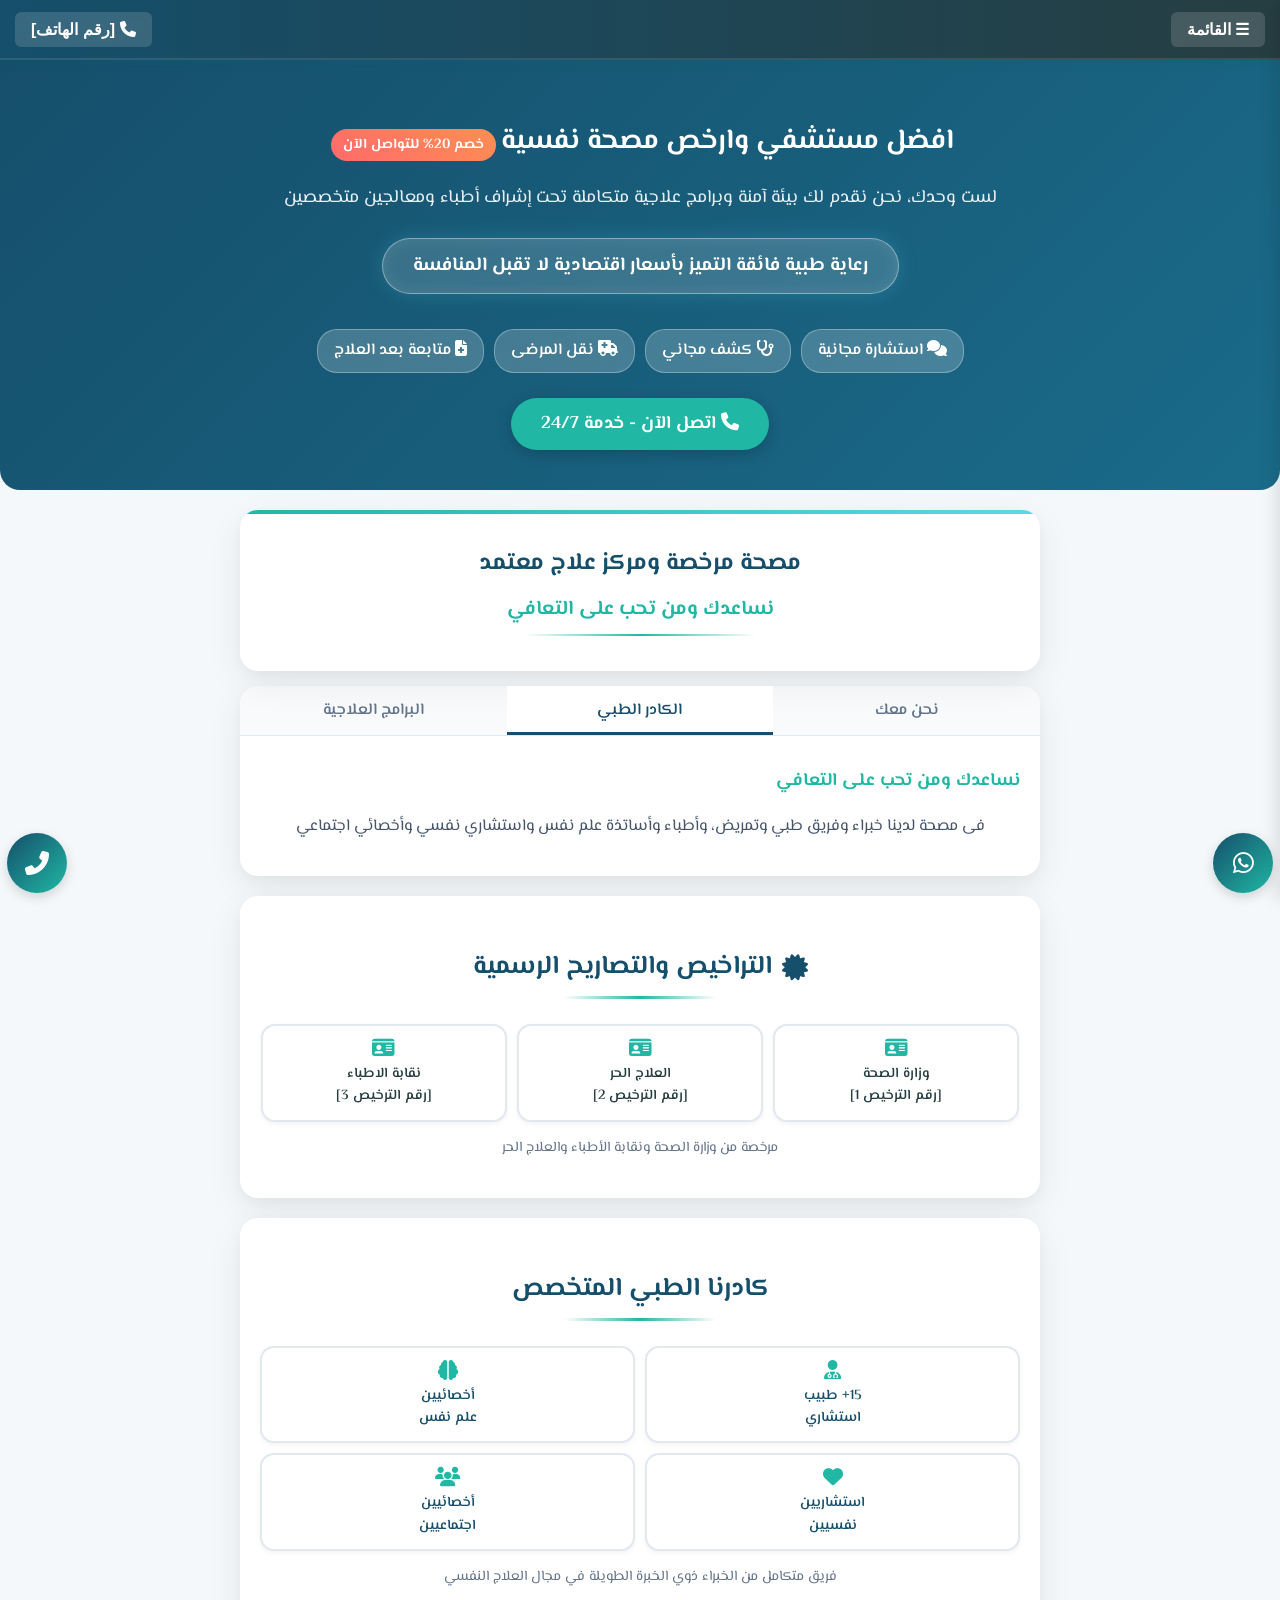
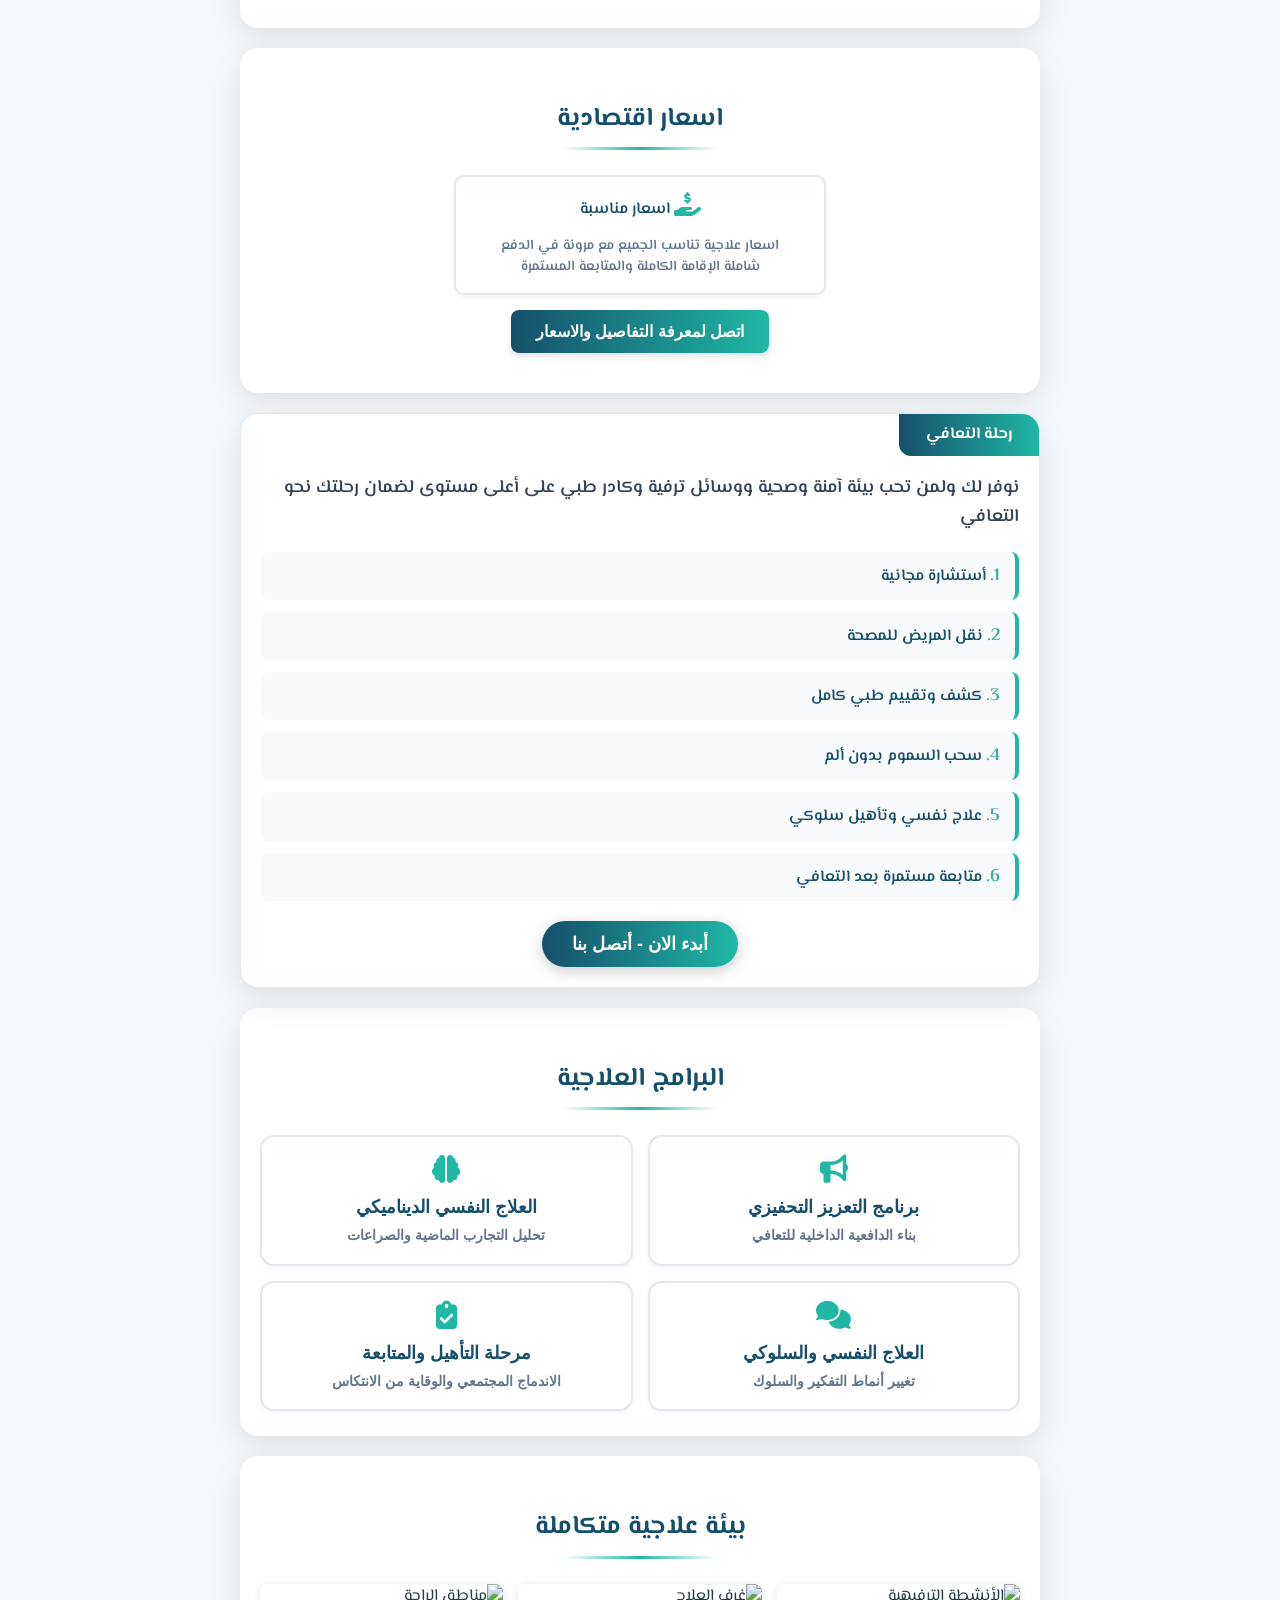
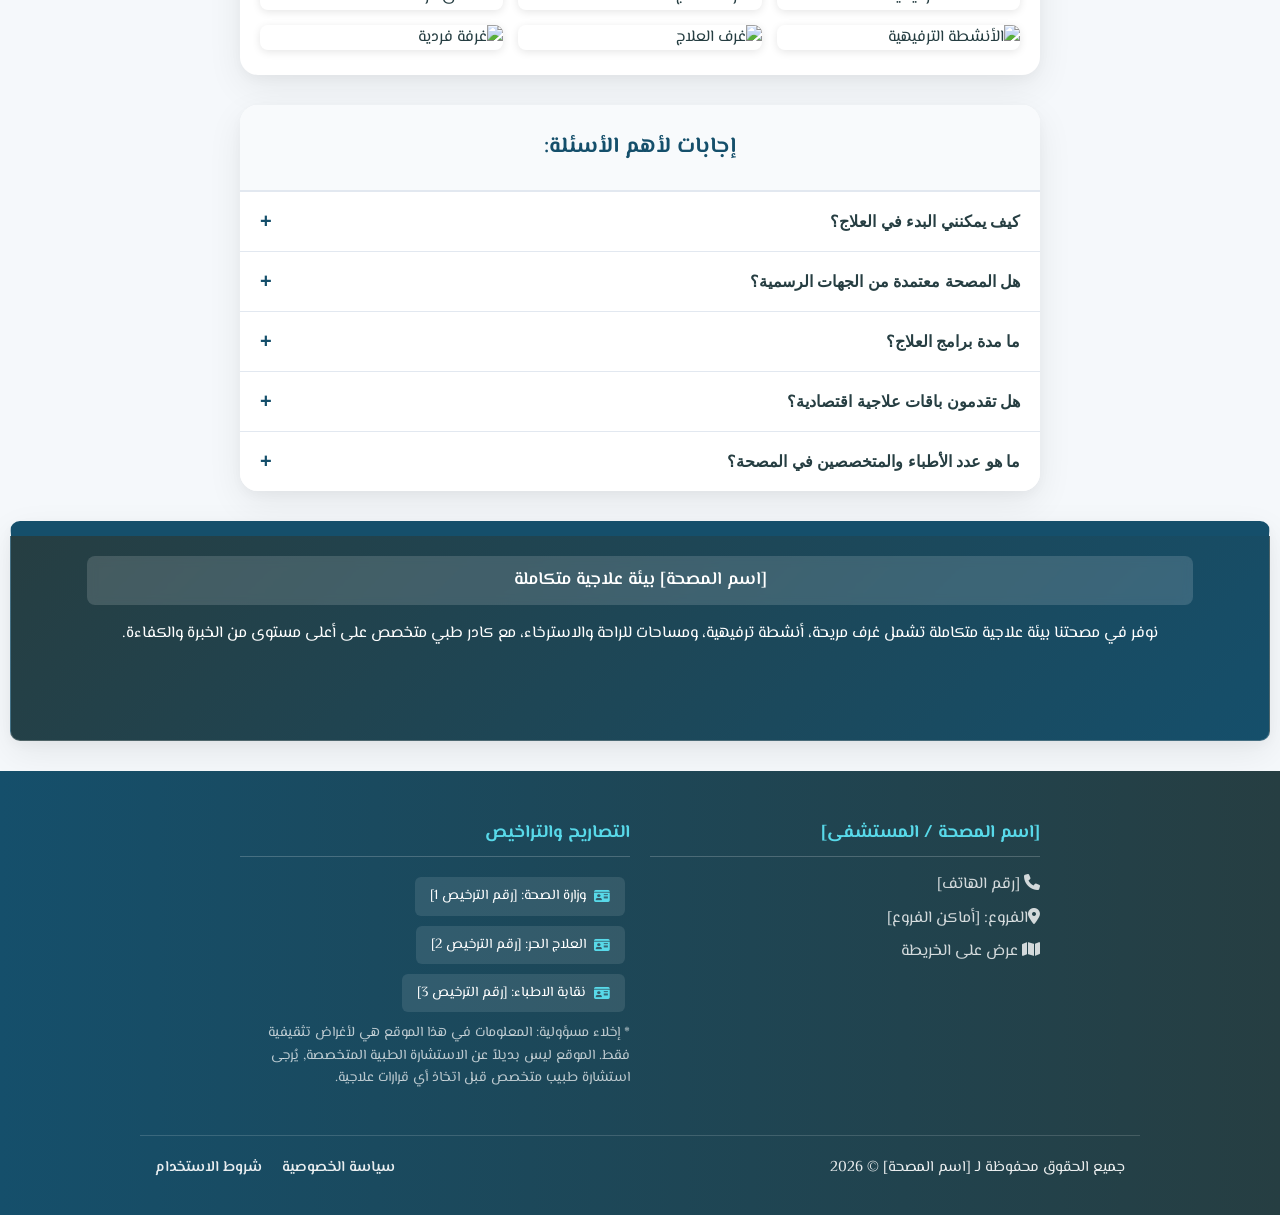
==== index.html @ ab9042ca "Add files via upload" ====
<!DOCTYPE html>
<html dir="rtl" lang="ar">
<head>
    <!-- Google tag (gtag.js) -->
    <script async src="https://www.googletagmanager.com/gtag/js?id=[Google-Tag-ID]"></script>
    <script>
      window.dataLayer = window.dataLayer || [];
      function gtag(){dataLayer.push(arguments);}
      gtag('js', new Date());
      gtag('config', '[Google-Tag-ID]');
    </script>
    
    <meta charset="utf-8">
    <meta name="viewport" content="width=device-width, initial-scale=1">
    <title>مصحة مرخصة ومركز علاج معتمد</title>
    <link rel="preconnect" href="https://fonts.googleapis.com">
    <link rel="preconnect" href="https://fonts.gstatic.com" crossorigin>
    <link href="https://fonts.googleapis.com/css2?family=El+Messiri:wght@400;500;600;700&display=swap" rel="stylesheet">
    <link rel="stylesheet" href="https://cdnjs.cloudflare.com/ajax/libs/font-awesome/6.4.0/css/all.min.css">
    <script src="https://cdn.jsdelivr.net/npm/alpinejs@3.x.x/dist/cdn.min.js" defer></script>
    
    <link rel="stylesheet" href="style.css">
</head>
<body>
    <div class="hd">
        <button id="menu-toggle">☰ القائمة</button>
        <button class="bn" onclick="return gtag_report_conversion('tel:[رقم الهاتف]')"><i class="fas fa-phone"></i> [رقم الهاتف]</button>
    </div>

    <div class="hero-section">
        <div class="hero-content">
            <h1 class="hero-title">افضل مستشفي وارخص مصحة نفسية<span class="offer-badge">خصم 20% للتواصل الآن</span></h1>
            <p class="hero-subtitle">لست وحدك، نحن نقدم لك بيئة آمنة وبرامج علاجية متكاملة تحت إشراف أطباء ومعالجين متخصصين</p>
            <div class="marketing-badge">
                رعاية طبية فائقة التميز بأسعار اقتصادية لا تقبل المنافسة
            </div>
            <div class="hero-badges">
                <div class="hero-badge"><i class="fas fa-comments"></i> استشارة مجانية</div>
                <div class="hero-badge"><i class="fas fa-stethoscope"></i> كشف مجاني</div>
                <div class="hero-badge"><i class="fas fa-ambulance"></i> نقل المرضى</div>
                <div class="hero-badge"><i class="fas fa-file-medical"></i> متابعة بعد العلاج</div>
            </div>
            <a onclick="return gtag_report_conversion('tel:[رقم الهاتف]');" href="tel:[رقم الهاتف]" class="hero-cta"><i class="fas fa-phone"></i> اتصل الآن - خدمة 24/7</a>
        </div>
    </div>

    <div id="aboutus" class="tt">
        <h1>مصحة مرخصة ومركز علاج معتمد</h1>
        <h2>نساعدك ومن تحب على التعافي</h2>
    </div>

    <div class="tb" x-data="{a:'p1'}" x-init="setInterval(()=&gt;{a=a==='p1'?'p2':a==='p2'?'p3':'p1'},7000)">
        <div class="hh">
            <label :class="{a:a==='p1'}" @click="a='p1'" class="">نحن معك</label>
            <label :class="{a:a==='p2'}" @click="a='p2'" class="a">الكادر الطبي</label>
            <label :class="{a:a==='p3'}" @click="a='p3'" class="">البرامج العلاجية</label>
        </div>
        <div class="cc">
            <div class="pp" x-show="a==='p1'" x-transition="" style="display: none;">
                <h4>أنت لست وحدك, نحن معك</h4>
                <p>خطوتك الأولى نحو التعافي تبدأ بمكالمة. نقدم استشارة أولية مجانية لتقييم حالتك ووضع خطة علاج مناسبة.</p>
            </div>
            <div class="pp" x-show="a==='p2'" x-transition="">
                <h4>نساعدك ومن تحب على التعافي</h4>
                <p style="text-align: center;">فى مصحة لدينا خبراء وفريق طبي وتمريض، وأطباء وأساتذة علم نفس واستشاري نفسي وأخصائي اجتماعي</p>
            </div>
            <div class="pp" x-show="a==='p3'" x-transition="" style="display: none;">
                <h4>برامج علاجية عالمية <span class="offer-badge">خبرة 20 عاماً</span></h4>
                <p>يشمل البرنامج العلاجي سحب السموم، التأهيل النفسي، والعلاج الجماعي. نقدم برامج حديثة توفر لك طريقًا آمنًا للتعافي.</p>
            </div>
        </div>
    </div>

    <div id="licenses" class="ls">
        <p class="tl"><i class="fas fa-certificate"></i> التراخيص والتصاريح الرسمية</p>
        <div class="lg">
            <div class="lb"><i class="fas fa-id-card"></i> وزارة الصحة<br>[رقم الترخيص 1]</div>
            <div class="lb"><i class="fas fa-id-card"></i> العلاج الحر<br>[رقم الترخيص 2]</div>
            <div class="lb"><i class="fas fa-id-card"></i> نقابة الاطباء<br>[رقم الترخيص 3]</div>
        </div>
        <p style="text-align:center;margin-top:15px;color:#64748b;font-size:14px">مرخصة من وزارة الصحة ونقابة الأطباء والعلاج الحر</p>
    </div>

    <div id="staff" class="st">
        <p class="tl">كادرنا الطبي المتخصص</p>
        <div class="sg">
            <div class="sb"><i class="fas fa-user-md"></i> 15+ طبيب<br>استشاري</div>
            <div class="sb"><i class="fas fa-brain"></i> أخصائيين<br>علم نفس</div>
            <div class="sb"><i class="fas fa-heart"></i> استشاريين<br>نفسيين</div>
            <div class="sb"><i class="fas fa-users"></i> أخصائيين<br>اجتماعيين</div>
        </div>
        <p style="text-align:center;margin-top:15px;color:#64748b;font-size:14px">فريق متكامل من الخبراء ذوي الخبرة الطويلة في مجال العلاج النفسي</p>
    </div>

    <div id="packages" class="pd">
        <p class="tl">اسعار اقتصادية</p>
        <div class="pc">
            <div class="pb"><i class="fas fa-hand-holding-usd"></i> اسعار مناسبة<br><p>اسعار علاجية تناسب الجميع مع مرونة في الدفع <br> شاملة الإقامة الكاملة والمتابعة المستمرة</p></div>
        </div>
        <button style="background:linear-gradient(90deg,var(--primary-color),var(--secondary-color));color:var(--light-text);border:0;padding:12px 25px;border-radius:8px;cursor:pointer;font-size:16px;font-weight:600;margin:15px auto;display:block;transition:all 0.3s ease;box-shadow:0 4px 6px rgba(0,0,0,0.1)" onclick="return gtag_report_conversion('tel:[رقم الهاتف]')">اتصل لمعرفة التفاصيل والاسعار</button>
    </div>

    <div id="steps" class="ct">
        <div class="dv">رحلة التعافي</div>
        <p>نوفر لك ولمن تحب بيئة آمنة وصحية ووسائل ترفية وكادر طبي على أعلى مستوى لضمان رحلتك نحو التعافي</p>
        <ol>
            <li>أستشارة مجانية</li>
            <li>نقل المريض للمصحة</li>
            <li>كشف وتقييم طبي كامل</li>
            <li>سحب السموم بدون ألم</li>
            <li>علاج نفسي وتأهيل سلوكي</li>
            <li>متابعة مستمرة بعد التعافي</li>
        </ol>
        <button onclick="return gtag_report_conversion('tel:[رقم الهاتف]')">أبدء الان - أتصل بنا</button>
    </div>

    <div id="prog" class="pg">
        <p class="tl">البرامج العلاجية</p>
        <div class="gd">
            <button class="bg" data-p="1"><i class="fas fa-bullhorn"></i> برنامج التعزيز التحفيزي<small>بناء الدافعية الداخلية للتعافي</small></button>
            <button class="bg" data-p="3"><i class="fas fa-brain"></i> العلاج النفسي الديناميكي<small>تحليل التجارب الماضية والصراعات</small></button>
            <button class="bg" data-p="2"><i class="fas fa-comments"></i> العلاج النفسي والسلوكي<small>تغيير أنماط التفكير والسلوك</small></button>
            <button class="bg" data-p="4"><i class="fas fa-clipboard-check"></i> مرحلة التأهيل والمتابعة<small>الاندماج المجتمعي والوقاية من الانتكاس</small></button>
        </div>
    </div>

    <div id="gallery" class="gs">
        <p class="tl">بيئة علاجية متكاملة</p>
        <div class="gc">
            <div class="gi"><img src="images/WhatsApp Image 2026-08-26 at 4.40.26 PM (4).jpeg" alt="الأنشطة الترفيهية" loading="lazy"></div>
            <div class="gi"><img src="images/WhatsApp Image 2026-08-26 at 4.40.25 PM (2).jpeg" alt="غرف العلاج" loading="lazy"></div>
            <div class="gi"><img src="images/5bcad501-0379-4e5c-994f-995058256915.jpeg" alt="مناطق الراحة" loading="lazy"></div>
            <div class="gi"><img src="images/6ab75d28-4d01-422a-82b3-0694f09dcdbf.jpeg" alt="الأنشطة الترفيهية" loading="lazy"></div>
            <div class="gi"><img src="images/WhatsApp Image 2026-08-26 at 4.40.24 PM.jpeg" alt="غرف العلاج" loading="lazy"></div>
            <div class="gi"><img src="images/6fe26ad9-0b02-4697-99e0-e1cc8078b5c1.jpeg" alt="غرفة فردية" loading="lazy"></div>
        </div>
    </div>

    <div id="mv" class="vl">
        <div class="bx">
            <button class="xc">×</button>
            <h2 id="mt"></h2>
            <p id="mb"></p>
        </div>
    </div>

    <div id="faqs" class="co">
        <p class="hd2">إجابات لأهم الأسئلة:</p>
        <button class="bt">
            <span>كيف يمكنني البدء في العلاج؟</span>
            <span class="ic"></span>
        </button>
        <div class="pn">
            <p>يمكنك البدء بالاتصال بنا على الرقم الموجود في أعلى الصفحة لتحديد موعد للاستشارة الأولية المجانية، حيث سنقوم بتقييم حالتك ووضع خطة العلاج المناسبة.</p>
        </div>

        <button class="bt">
            <span>هل المصحة معتمدة من الجهات الرسمية؟</span>
            <span class="ic"></span>
        </button>
        <div class="pn">
            <p>نعم، المصحة معتمدة ومرخصة من نقابة الأطباء ووزارة الصحة المصرية، ونلتزم بأعلى معايير الجودة والسلامة في تقديم خدماتنا.</p>
        </div>

        <button class="bt">
            <span>ما مدة برامج العلاج؟</span>
            <span class="ic"></span>
        </button>
        <div class="pn">
            <p>تختلف مدة البرامج العلاجية حسب حالة كل مريض، ولكنها تتراوح عادة بين 3 إلى 6 أشهر، تشمل مراحل السحب والتأهيل والمتابعة.</p>
        </div>

        <button class="bt">
            <span>هل تقدمون باقات علاجية اقتصادية؟</span>
            <span class="ic"></span>
        </button>
        <div class="pn">
            <p>نعم، نقدم باقات علاجية تناسب جميع الإمكانيات مع إمكانية التقسيط وتسهيلات في الدفع. يمكنك الاتصال بنا لمعرفة التفاصيل المناسبة لحالتك.</p>
        </div>

        <button class="bt">
            <span>ما هو عدد الأطباء والمتخصصين في المصحة؟</span>
            <span class="ic"></span>
        </button>
        <div class="pn">
            <p>يضم فريقنا أكثر من 15 طبيب استشاري متخصص في العلاج النفسي، بالإضافة إلى أخصائيين علم نفس، استشاريين نفسيين، وأخصائيين اجتماعيين.</p>
        </div>
    </div>

    <div class="c3">
        <h4>[اسم المصحة] بيئة علاجية متكاملة</h4>
        <p>نوفر في مصحتنا بيئة علاجية متكاملة تشمل غرف مريحة، أنشطة ترفيهية، ومساحات للراحة والاسترخاء، مع كادر طبي متخصص على أعلى مستوى من الخبرة والكفاءة.</p>
    </div>

    <div class="fl" data-tooltip="تواصل واتساب" onclick="return gtag_report_conversion('https://wa.me/[رقم الواتساب]?text=أرغب في الاستفسار عن برامج العلاج')"><i class="fab fa-whatsapp"></i></div>
    <a href="tel:[رقم الهاتف]" class="fr" data-tooltip="اتصال مباشر" style="text-decoration:none;" onclick="return gtag_report_conversion('tel:[رقم الهاتف]')"><i class="fas fa-phone-alt"></i></a>

    <footer class="ft" style="text-align:center">
        <div id="contact" class="ft-content">
            <div class="ft-section">
                <h3>[اسم المصحة / المستشفى]</h3>
                <p><i class="fas fa-phone"></i> [رقم الهاتف]</p>
                <p><i class="fas fa-map-marker-alt"></i>الفروع: [أماكن الفروع]</p>
                <a href="[رابط خرائط جوجل]" target="_blank"><i class="fas fa-map"></i> عرض على الخريطة</a>
            </div>
            <div id="certificates" class="ft-section">
                <h3>التصاريح والتراخيص</h3>
                <div class="license-badge"><i class="fas fa-id-card"></i> وزارة الصحة: [رقم الترخيص 1]</div>
                <div class="license-badge"><i class="fas fa-id-card"></i> العلاج الحر: [رقم الترخيص 2]</div>
                <div class="license-badge"><i class="fas fa-id-card"></i> نقابة الاطباء: [رقم الترخيص 3]</div>
                <p style="font-size: 14px; margin: 5px 0; color: rgba(255, 255, 255, 0.7);">
                    * إخلاء مسؤولية: المعلومات في هذا الموقع هي لأغراض تثقيفية فقط. الموقع ليس بديلاً عن الاستشارة الطبية المتخصصة, يُرجى استشارة طبيب متخصص قبل اتخاذ أي قرارات علاجية.
                </p>
            </div>
        </div>
        <div class="ft-bottom">
            <p>جميع الحقوق محفوظة لـ [اسم المصحة] &copy; 2026</p>
            <div class="ft-links">
                <a href="privacy.html">سياسة الخصوصية</a>
                <a href="terms.html">شروط الاستخدام</a>
            </div>
        </div>
    </footer>

    <div class="mobile-menu" id="mobileMenu">
        <div class="menu-header">
            <h3>القائمة الرئيسية</h3>
            <button class="close-menu" id="closeMenu">×</button>
        </div>
        <div class="menu-items">
            <a href="#" class="menu-item"><i class="fas fa-home"></i> الرئيسية</a>
            <a href="#licenses" class="menu-item"><i class="fas fa-id-card"></i> التراخيص والتصاريح</a>
            <a href="#staff" class="menu-item"><i class="fas fa-user-md"></i> الكادر الطبي</a>
            <a href="#packages" class="menu-item"><i class="fas fa-hand-holding-usd"></i> الباقات الاقتصادية</a>
            <a href="#prog" class="menu-item"><i class="fas fa-stethoscope"></i> البرامج العلاجية</a>
            <a href="#gallery" class="menu-item"><i class="fas fa-images"></i> معرض الصور</a>
            <a href="#steps" class="menu-item"><i class="fas fa-user-md"></i> مراحل التعافي</a>
            <a href="#faqs" class="menu-item"><i class="fas fa-question-circle"></i> الأسئلة الشائعة</a>
            <a onclick="return gtag_report_conversion('tel:[رقم الهاتف]');" href="tel:[رقم الهاتف]" class="menu-item" style="background:var(--secondary-color);color:white"><i class="fas fa-phone-alt"></i> اتصل الآن: [رقم الهاتف]</a>
        </div>
    </div>

    <div class="overlay" id="overlay"></div>

    <script src="script.js"></script>
</body>
</html>
---- style.css ----
:root {
  --primary-color: #154f6b;
  --secondary-color: #20b8a4;
  --accent-color: #58d9e9;
  --light-bg: #f5f8fb;
  --dark-text: #263E42;
  --light-text: #ffffff;
  --card-shadow: 0 12px 36px rgba(0, 0, 0, 0.07), 0 4px 12px rgba(0, 0, 0, 0.03);
  --hover-shadow: 0 20px 48px rgba(0, 0, 0, 0.1), 0 6px 16px rgba(0, 0, 0, 0.04);
  --card-radius: 18px;
}

html {
  scroll-behavior: smooth;
  scroll-padding-top: 70px;
}

body {
  margin: 0;
  font-family: "El Messiri", sans-serif;
  background: var(--light-bg);
  color: var(--dark-text);
  line-height: 1.6
}

* {
  box-sizing: border-box
}

.hd {
  height: 60px;
  background: linear-gradient(90deg, var(--primary-color), #263E42);
  border-bottom: 2px solid rgba(255, 255, 255, 0.1);
  box-shadow: 0 2px 10px rgba(14, 99, 105, 0.2);
  display: flex;
  justify-content: space-between;
  align-items: center;
  padding: 0 15px;
  position: sticky;
  top: 0;
  z-index: 100
}

.hd button {
  background: rgba(255, 255, 255, 0.15);
  color: var(--light-text);
  border: none;
  padding: 8px 16px;
  border-radius: 6px;
  cursor: pointer;
  font-size: 16px;
  font-weight: 600;
  transition: all 0.3s ease;
  backdrop-filter: blur(5px)
}

.hd button:hover {
  background: rgba(255, 255, 255, 0.25);
  transform: translateY(-2px)
}

.bn {
  background: rgba(255, 255, 255, 0.2);
  border: 1px solid rgba(255, 255, 255, 0.3);
  color: var(--light-text);
  padding: 10px 18px;
  border-radius: 8px;
  cursor: pointer;
  font-size: 16px;
  font-weight: 600;
  backdrop-filter: blur(10px);
  transition: all 0.3s ease
}

.bn:hover {
  background: rgba(255, 255, 255, 0.3);
  transform: translateY(-2px)
}

.tt {
  text-align: center;
  color: var(--dark-text);
  max-width: 800px;
  margin: 15px auto;
  padding: 25px 15px;
  position: relative;
  background: var(--light-text);
  border-radius: var(--card-radius);
  box-shadow: var(--card-shadow);
  overflow: hidden;
}

.tt::before {
  content: '';
  position: absolute;
  top: 0;
  right: 0;
  width: 100%;
  height: 4px;
  background: linear-gradient(90deg, var(--secondary-color), var(--accent-color))
}

.tt h1 {
  color: var(--primary-color);
  font-size: 24px;
  margin: 10px 0;
  font-weight: 700
}

.tt h2 {
  color: var(--secondary-color);
  font-size: 20px;
  margin: 0 0 10px;
  padding-bottom: 10px;
  position: relative
}

.tt h2::after {
  content: '';
  position: absolute;
  bottom: 0;
  right: 35%;
  width: 30%;
  height: 2px;
  background: linear-gradient(90deg, transparent, var(--secondary-color), transparent)
}

.im {
  width: 280px;
  height: 100px;
  margin: 15px auto;
  border-radius: 8px;
  box-shadow: var(--card-shadow);
  overflow: hidden;
  transition: transform 0.3s ease
}

.im:hover {
  transform: scale(1.02)
}

.im img {
  width: 100%;
  height: 100%;
  object-fit: cover
}

.tb {
  width: calc(100% - 20px);
  max-width: 800px;
  margin: 15px auto;
  box-shadow: var(--card-shadow);
  border-radius: var(--card-radius);
  background: var(--light-text);
  overflow: hidden
}

.hh {
  display: flex;
  justify-content: space-around;
  background: #f8fafc;
  border-bottom: 1px solid #e2e8f0
}

.hh label {
  color: #64748b;
  padding: 12px 0;
  cursor: pointer;
  font-size: 16px;
  font-weight: 600;
  flex: 1;
  text-align: center;
  transition: all 0.3s ease;
  position: relative
}

.hh label:hover {
  color: var(--primary-color);
  background: #f1f5f9
}

.hh .a {
  color: var(--primary-color);
  background: var(--light-text)
}

.hh .a::after {
  content: '';
  position: absolute;
  bottom: 0;
  right: 0;
  width: 100%;
  height: 3px;
  background: var(--primary-color)
}

.cc {
  padding: 20px;
  text-align: right;
  color: #334155;
  min-height: 140px
}

.pp {
  background: var(--light-text);
  font-size: 16px;
  line-height: 1.7;
  color: #475569;
  animation: fadeIn 0.5s ease
}

@keyframes fadeIn {
  from {
    opacity: 0;
    transform: translateY(10px)
  }

  to {
    opacity: 1;
    transform: translateY(0)
  }
}

.pp h4 {
  color: var(--secondary-color);
  margin: 10px 0;
  font-size: 18px;
  font-weight: 700
}

.ct {
  max-width: 800px;
  margin: 20px auto;
  border: 1px solid #e2e8f0;
  background: var(--light-text);
  border-radius: var(--card-radius);
  box-shadow: var(--card-shadow);
  position: relative;
  overflow: hidden;
  padding-bottom: 20px;
}

.dv {
  background: linear-gradient(90deg, var(--primary-color), var(--secondary-color));
  color: var(--light-text);
  font-size: 16px;
  width: 140px;
  padding: 8px;
  font-weight: bold;
  border-bottom-left-radius: 12px;
  position: absolute;
  top: 0;
  right: 0;
  text-align: center;
}

.ct p {
  color: #334155;
  margin: 20px;
  font-size: 18px;
  padding-top: 40px;
  font-weight: 600;
  text-align: right;
}

.ct ol {
  margin: 0;
  padding: 0 20px;
  list-style-position: inside;
  font-size: 16px;
  display: flex;
  flex-direction: column;
  gap: 12px;
}

.ct ol li {
  color: #154f6b;
  background: #f8fafc;
  padding: 10px 15px;
  border-radius: 8px;
  margin: 0;
  border-right: 4px solid var(--secondary-color);
  font-weight: 600;
}

.ct ol li::marker {
  content: counter(list-item) ". ";
  font-weight: bold;
  color: #48a9a6;
  font-size: 1.1em;
}

.ct button {
  background: linear-gradient(90deg, var(--primary-color), var(--secondary-color));
  color: var(--light-text);
  border: 0;
  padding: 12px 30px;
  border-radius: 30px;
  cursor: pointer;
  font-size: 18px;
  font-weight: 700;
  margin: 20px auto 0;
  display: block;
  transition: all 0.3s ease;
  box-shadow: 0 4px 15px rgba(0, 0, 0, 0.2);
}

.ct button:hover {
  transform: translateY(-3px);
  box-shadow: 0 6px 20px rgba(0, 0, 0, 0.3)
}

.pg {
  max-width: 800px;
  margin: 20px auto;
  border-radius: var(--card-radius);
  box-shadow: var(--card-shadow);
  background: var(--light-text);
  padding: 25px 20px
}

.pg .tl {
  text-align: center;
  font-size: 26px;
  font-weight: 700;
  color: var(--primary-color);
  margin-bottom: 25px;
  position: relative;
  padding-bottom: 10px
}

.pg .tl::after {
  content: '';
  position: absolute;
  bottom: 0;
  right: 40%;
  width: 20%;
  height: 3px;
  background: linear-gradient(90deg, transparent, var(--secondary-color), transparent)
}

.gd {
  display: flex;
  flex-wrap: wrap;
  gap: 15px;
  justify-content: center
}

.bg {
  background: var(--light-text);
  color: var(--primary-color);
  cursor: pointer;
  padding: 18px 12px;
  width: calc(50% - 7.5px);
  border: 2px solid #e2e8f0;
  border-radius: 14px;
  font-size: 18px;
  font-weight: 600;
  transition: all 0.3s ease;
  box-shadow: 0 2px 5px rgba(0, 0, 0, 0.05);
  display: flex;
  flex-direction: column;
  align-items: center;
  text-align: center;
  gap: 8px
}

.bg:hover {
  background: #f8fafc;
  border-color: var(--secondary-color);
  transform: translateY(-5px);
  box-shadow: var(--hover-shadow);
  color: var(--secondary-color)
}

.bg i {
  font-size: 28px;
  color: var(--secondary-color);
  margin-bottom: 5px
}

.bg small {
  font-size: 14px;
  color: #64748b;
  line-height: 1.4
}

.vl {
  position: fixed;
  top: 0;
  left: 0;
  width: 100%;
  height: 100%;
  background: rgba(0, 0, 0, 0.7);
  display: none;
  justify-content: center;
  align-items: center;
  z-index: 1000;
  backdrop-filter: blur(5px)
}

.vs {
  display: flex !important;
  animation: fadeIn 0.3s ease
}

.bx {
  background: var(--light-text);
  padding: 25px;
  border-radius: var(--card-radius);
  max-width: 90%;
  width: 380px;
  box-shadow: var(--hover-shadow);
  position: relative;
  text-align: right;
  animation: scaleIn 0.3s ease
}

@keyframes scaleIn {
  from {
    transform: scale(0.9);
    opacity: 0
  }

  to {
    transform: scale(1);
    opacity: 1
  }
}

.xc {
  position: absolute;
  top: 10px;
  left: 10px;
  background: #f1f5f9;
  border: none;
  width: 32px;
  height: 32px;
  border-radius: 50%;
  font-size: 18px;
  cursor: pointer;
  color: #64748b;
  display: flex;
  align-items: center;
  justify-content: center;
  transition: all 0.3s ease
}

.xc:hover {
  background: #e2e8f0;
  color: var(--primary-color);
  transform: rotate(90deg)
}

.co {
  max-width: 800px;
  margin: 30px auto;
  border-radius: var(--card-radius);
  box-shadow: var(--card-shadow);
  overflow: hidden;
  background: var(--light-text)
}

.hd2 {
  font-size: 22px;
  font-weight: 700;
  color: var(--primary-color);
  padding: 25px 20px;
  text-align: center;
  background: #f8fafc;
  margin: 0;
  border-bottom: 1px solid #e2e8f0
}

.bt {
  background: var(--light-text);
  color: var(--dark-text);
  padding: 18px 20px;
  width: 100%;
  border: none;
  font-size: 16px;
  font-weight: 600;
  display: flex;
  justify-content: space-between;
  align-items: center;
  border-top: 1px solid #e2e8f0;
  cursor: pointer;
  transition: all 0.3s ease
}

.bt:hover {
  background: #f8fafc
}

.ic {
  font-size: 20px;
  color: var(--primary-color);
  transition: transform 0.3s ease
}

.pn {
  padding: 0 20px;
  background: #f8fafc;
  max-height: 0;
  overflow: hidden;
  transition: max-height 0.3s ease-out
}

.pn p {
  margin: 0;
  padding: 15px 0;
  color: #475569;
  line-height: 1.7;
  text-align: right
}

.bt.ac .ic {
  transform: rotate(180deg)
}

.bt.ac .ic::after {
  content: '−'
}

.bt:not(.ac) .ic::after {
  content: '+'
}

.c3 {
  margin: 20px 10px;
  min-height: 220px;
  border: 1px solid rgba(255, 255, 255, 0.2);
  border-top: 15px solid var(--primary-color);
  border-radius: 10px;
  background: linear-gradient(135deg, #263E42, var(--primary-color));
  color: var(--light-text);
  padding: 20px 15px;
  box-shadow: var(--card-shadow);
  position: relative;
  overflow: hidden;
  text-align: center;
}

.c3::before {
  content: '';
  position: absolute;
  top: 0;
  right: 0;
  width: 100%;
  height: 100%;
  background: linear-gradient(45deg, transparent, rgba(255, 255, 255, 0.1), transparent);
  transform: translateX(-100%);
  transition: transform 0.6s
}

.c3:hover::before {
  transform: translateX(100%)
}

.c3 h4 {
  background: rgba(255, 255, 255, 0.15);
  margin: 0 auto 15px;
  width: 90%;
  border-radius: 8px;
  color: var(--light-text);
  padding: 10px;
  font-size: 18px;
  font-weight: 600;
  backdrop-filter: blur(5px)
}

.c4 {
  margin: 20px 10px;
  padding: 20px 15px;
  min-height: 220px;
  border-radius: 10px;
  border: 1px solid #e2e8f0;
  border-right: 8px solid var(--secondary-color);
  background: var(--light-text);
  position: relative;
  text-align: right;
  box-shadow: var(--card-shadow);
  transition: all 0.3s ease
}

.c4:hover {
  transform: translateY(-5px);
  box-shadow: var(--hover-shadow)
}

.c4 h4 {
  color: var(--secondary-color);
  padding-right: 10px;
  font-size: 20px;
  font-weight: 700;
  margin: 0 0 15px
}

.c4 a {
  text-decoration: none;
  font-size: 16px;
  color: var(--secondary-color);
  position: absolute;
  left: 20px;
  bottom: 20px;
  font-weight: 600;
  transition: all 0.3s ease;
  display: flex;
  align-items: center;
  gap: 5px
}

.c4 a::before {
  content: '←';
  font-size: 18px
}

.c4 a:hover {
  color: var(--primary-color);
  transform: translateX(-5px)
}

.fl,
.fr {
  position: fixed;
  bottom: 7px !important;
  width: 60px;
  height: 60px;
  background: linear-gradient(135deg, var(--primary-color), var(--secondary-color));
  color: var(--light-text);
  display: flex;
  align-items: center;
  justify-content: center;
  border-radius: 50%;
  box-shadow: 0 4px 12px rgba(0, 0, 0, 0.15);
  font-size: 24px;
  cursor: pointer;
  transition: all 0.3s ease;
  z-index: 99
}

.fl {
  right: 7px;
}

.fr {
  left: 7px
}

.fl:hover,
.fr:hover {
  transform: translateY(-5px) scale(1.1);
  box-shadow: 0 6px 16px rgba(0, 0, 0, 0.2)
}

.fl::before,
.fr::before {
  content: attr(data-tooltip);
  position: absolute;
  top: 50%;
  background: #263E42;
  color: #fff;
  padding: 6px 14px;
  border-radius: 8px;
  font-size: 14px;
  font-weight: 600;
  white-space: nowrap;
  opacity: 0;
  pointer-events: none;
  transition: all 0.3s cubic-bezier(0.68, -0.55, 0.265, 1.55);
  box-shadow: var(--card-shadow)
}

.fl::before {
  right: calc(100% + 15px);
  transform: translateY(-50%) scale(0.8);
  transform-origin: right center
}

.fr::before {
  left: calc(100% + 15px);
  transform: translateY(-50%) scale(0.8);
  transform-origin: left center
}

.fl::after,
.fr::after {
  content: '';
  position: absolute;
  top: 50%;
  border-width: 6px;
  border-style: solid;
  opacity: 0;
  pointer-events: none;
  transition: all 0.3s cubic-bezier(0.68, -0.55, 0.265, 1.55)
}

.fl::after {
  right: calc(100% + 3px);
  border-color: transparent transparent transparent #263E42;
  transform: translateY(-50%) scale(0.8);
  transform-origin: left center
}

.fr::after {
  left: calc(100% + 3px);
  border-color: transparent #263E42 transparent transparent;
  transform: translateY(-50%) scale(0.8);
  transform-origin: right center
}

.fl:hover::before,
.fl:hover::after,
.fr:hover::before,
.fr:hover::after {
  opacity: 1;
  transform: translateY(-50%) scale(1)
}

.ft {
  position: relative;
  width: 100%;
  background: linear-gradient(90deg, var(--primary-color), #263E42);
  color: var(--light-text);
  padding: 30px 15px 15px;
  margin-top: 30px;
  text-align: center
}

.ft-content {
  max-width: 800px;
  margin: 0 auto;
  display: flex;
  flex-wrap: wrap;
  justify-content: space-between;
  gap: 20px
}

.ft-section {
  flex: 1;
  min-width: 250px;
  text-align: right;
  margin-bottom: 20px
}

.ft-section h3 {
  color: var(--accent-color);
  margin-bottom: 15px;
  font-size: 18px;
  border-bottom: 1px solid rgba(255, 255, 255, 0.2);
  padding-bottom: 8px
}

.ft-section p,
.ft-section a {
  color: rgba(255, 255, 255, 0.8);
  margin: 8px 0;
  display: block;
  text-decoration: none;
  transition: color 0.3s ease
}

.ft-section a:hover {
  color: var(--accent-color)
}

.ft-bottom {
  max-width: 1000px;
  margin: 20px auto 0;
  padding: 20px 15px;
  border-top: 1px solid rgba(255, 255, 255, 0.15);
  display: flex;
  justify-content: space-between;
  align-items: center;
  flex-wrap: wrap;
  font-size: 15px;
  color: rgba(255, 255, 255, 0.9)
}

.ft-bottom p {
  margin: 0
}

.ft-links {
  display: flex;
  gap: 20px;
  align-items: center
}

.ft-links a {
  color: rgba(255, 255, 255, 0.9);
  text-decoration: none;
  transition: color 0.3s ease;
  font-weight: 600
}

.ft-links a:hover {
  color: var(--accent-color)
}

.mobile-menu {
  position: fixed;
  top: 0;
  right: -300px;
  width: 300px;
  height: 100%;
  background: var(--light-text);
  box-shadow: -5px 0 15px rgba(0, 0, 0, 0.1);
  z-index: 1000;
  transition: right 0.3s ease;
  padding: 20px;
  overflow-y: auto
}

.mobile-menu.active {
  right: 0
}

.menu-header {
  display: flex;
  justify-content: space-between;
  align-items: center;
  margin-bottom: 20px;
  padding-bottom: 15px;
  border-bottom: 1px solid #e2e8f0
}

.menu-header h3 {
  color: var(--primary-color);
  margin: 0
}

.close-menu {
  background: none;
  border: none;
  font-size: 24px;
  cursor: pointer;
  color: var(--dark-text)
}

.menu-items {
  display: flex;
  flex-direction: column;
  gap: 10px
}

.menu-item {
  display: block;
  padding: 12px 15px;
  background: #f8fafc;
  border-radius: 8px;
  color: var(--dark-text);
  text-decoration: none;
  font-weight: 600;
  transition: all 0.3s ease;
  border-right: 4px solid var(--secondary-color)
}

.menu-item:hover {
  background: var(--primary-color);
  color: var(--light-text);
  transform: translateX(-5px)
}

.overlay {
  position: fixed;
  top: 0;
  left: 0;
  width: 100%;
  height: 100%;
  background: rgba(0, 0, 0, 0.5);
  z-index: 999;
  display: none
}

.overlay.active {
  display: block
}

.offer-badge {
  background: linear-gradient(45deg, #ff6b6b, #ff8e53);
  color: white;
  padding: 5px 12px;
  border-radius: 20px;
  font-size: 14px;
  font-weight: bold;
  display: inline-block;
  margin: 5px;
  animation: pulse 2s infinite
}

@keyframes pulse {
  0% {
    transform: scale(1)
  }

  50% {
    transform: scale(1.05)
  }

  100% {
    transform: scale(1)
  }
}

.hero-section {
  background: linear-gradient(135deg, var(--primary-color), #1a6b8a);
  color: var(--light-text);
  padding: 40px 20px;
  text-align: center;
  margin-bottom: 20px;
  border-radius: 0 0 20px 20px
}

.hero-content {
  max-width: 800px;
  margin: 0 auto
}

.hero-title {
  font-size: 28px;
  margin-bottom: 15px;
  font-weight: 700
}

.hero-subtitle {
  font-size: 18px;
  margin-bottom: 25px;
  opacity: 0.9
}

.marketing-badge {
  background: rgba(255, 255, 255, 0.15);
  backdrop-filter: blur(5px);
  display: inline-block;
  padding: 12px 30px;
  border-radius: 30px;
  margin-bottom: 25px;
  font-size: 19px;
  font-weight: 700;
  border: 1px solid rgba(255, 255, 255, 0.4);
  box-shadow: 0 0 20px rgba(88, 217, 233, 0.2), inset 0 0 15px rgba(255, 255, 255, 0.1);
  color: #ffffff;
  position: relative;
  overflow: hidden;
}

.marketing-badge::before {
  content: '';
  position: absolute;
  top: 0;
  right: -100%;
  width: 50%;
  height: 100%;
  background: linear-gradient(to left, transparent, rgba(255, 255, 255, 0.6), transparent);
  transform: skewX(-25deg);
  animation: shine 3s infinite;
}

@keyframes shine {
  0% { right: -100%; }
  50% { right: 200%; }
  100% { right: 200%; }
}

.hero-badges {
  display: flex;
  justify-content: center;
  flex-wrap: wrap;
  gap: 10px;
  margin-bottom: 25px
}

.hero-badge {
  background: rgba(255, 255, 255, 0.2);
  backdrop-filter: blur(10px);
  padding: 8px 16px;
  border-radius: 20px;
  font-weight: 600;
  border: 1px solid rgba(255, 255, 255, 0.3);
  transition: all 0.3s ease;
  position: relative;
  overflow: hidden;
  cursor: pointer
}

.hero-badge:hover {
  background: rgba(255, 255, 255, 0.3);
  transform: translateY(-3px);
  box-shadow: 0 4px 12px rgba(255, 255, 255, 0.2);
  border-color: rgba(255, 255, 255, 0.5)
}

.hero-badge::before {
  content: '';
  position: absolute;
  top: 0;
  left: -100%;
  width: 50%;
  height: 100%;
  background: linear-gradient(to right, transparent, rgba(255, 255, 255, 0.6), transparent);
  transform: skewX(-25deg);
  transition: all 0.5s ease
}

.hero-badge:hover::before {
  left: 150%
}

.hero-cta {
  display: inline-block;
  background: var(--secondary-color);
  color: var(--light-text);
  padding: 12px 30px;
  border-radius: 30px;
  font-size: 18px;
  font-weight: 700;
  text-decoration: none;
  transition: all 0.3s ease;
  box-shadow: 0 4px 15px rgba(0, 0, 0, 0.2)
}

.hero-cta:hover {
  background: var(--accent-color);
  transform: translateY(-3px);
  box-shadow: 0 6px 20px rgba(0, 0, 0, 0.3)
}

.license-badge {
  display: inline-flex;
  align-items: center;
  gap: 8px;
  background: rgba(255, 255, 255, 0.1);
  padding: 8px 15px;
  border-radius: 6px;
  margin: 5px;
  font-size: 14px
}

.license-badge i {
  color: var(--accent-color)
}

.ls {
  max-width: 800px;
  margin: 20px auto;
  border-radius: var(--card-radius);
  box-shadow: var(--card-shadow);
  background: var(--light-text);
  padding: 25px 20px
}

.ls .tl {
  text-align: center;
  font-size: 26px;
  font-weight: 700;
  color: var(--primary-color);
  margin-bottom: 25px;
  position: relative;
  padding-bottom: 10px;
  display: flex;
  align-items: center;
  justify-content: center;
  gap: 10px
}

.ls .tl::after {
  content: '';
  position: absolute;
  bottom: 0;
  right: 40%;
  width: 20%;
  height: 3px;
  background: linear-gradient(90deg, transparent, var(--secondary-color), transparent)
}

.lg {
  display: flex;
  flex-wrap: wrap;
  gap: 10px;
  justify-content: center
}

.lb {
  background: var(--light-text);
  color: var(--dark-text);
  padding: 12px 8px;
  width: calc(33.33% - 7px);
  border: 2px solid #e2e8f0;
  border-radius: 14px;
  font-size: 14px;
  font-weight: 600;
  transition: all 0.3s ease;
  box-shadow: 0 2px 5px rgba(0, 0, 0, 0.05);
  text-align: center;
  display: flex;
  flex-direction: column;
  align-items: center;
  gap: 5px
}

.lb:hover {
  background: #f8fafc;
  border-color: var(--secondary-color);
  transform: translateY(-3px);
  box-shadow: var(--hover-shadow);
  color: var(--secondary-color)
}

.lb i {
  font-size: 20px;
  color: var(--secondary-color)
}

.st {
  max-width: 800px;
  margin: 20px auto;
  border-radius: var(--card-radius);
  box-shadow: var(--card-shadow);
  background: var(--light-text);
  padding: 25px 20px
}

.st .tl {
  text-align: center;
  font-size: 26px;
  font-weight: 700;
  color: var(--primary-color);
  margin-bottom: 25px;
  position: relative;
  padding-bottom: 10px
}

.st .tl::after {
  content: '';
  position: absolute;
  bottom: 0;
  right: 40%;
  width: 20%;
  height: 3px;
  background: linear-gradient(90deg, transparent, var(--secondary-color), transparent)
}

.sg {
  display: flex;
  flex-wrap: wrap;
  gap: 10px;
  justify-content: center
}

.sb {
  background: var(--light-text);
  color: var(--primary-color);
  padding: 12px 8px;
  width: calc(50% - 5px);
  border: 2px solid #e2e8f0;
  border-radius: 14px;
  font-size: 14px;
  font-weight: 600;
  transition: all 0.3s ease;
  box-shadow: 0 2px 5px rgba(0, 0, 0, 0.05);
  text-align: center;
  display: flex;
  flex-direction: column;
  align-items: center;
  gap: 5px
}

.sb:hover {
  background: #f8fafc;
  border-color: var(--secondary-color);
  transform: translateY(-3px);
  box-shadow: var(--hover-shadow);
  color: var(--secondary-color)
}

.sb i {
  font-size: 20px;
  color: var(--secondary-color)
}

.pd {
  max-width: 800px;
  margin: 20px auto;
  border-radius: var(--card-radius);
  box-shadow: var(--card-shadow);
  background: var(--light-text);
  padding: 25px 20px
}

.pd .tl {
  text-align: center;
  font-size: 26px;
  font-weight: 700;
  color: var(--primary-color);
  margin-bottom: 25px;
  position: relative;
  padding-bottom: 10px
}

.pd .tl::after {
  content: '';
  position: absolute;
  bottom: 0;
  right: 40%;
  width: 20%;
  height: 3px;
  background: linear-gradient(90deg, transparent, var(--secondary-color), transparent)
}

.pc {
  display: flex;
  flex-wrap: wrap;
  gap: 15px;
  justify-content: center
}

.pb {
  background: var(--light-text);
  color: var(--primary-color);
  padding: 15px 12px;
  width: calc(50% - 7.5px);
  border: 2px solid #e2e8f0;
  border-radius: 10px;
  font-size: 16px;
  font-weight: 600;
  transition: all 0.3s ease;
  box-shadow: 0 2px 5px rgba(0, 0, 0, 0.05);
  text-align: center
}

.pb:hover {
  background: #f8fafc;
  border-color: var(--secondary-color);
  transform: translateY(-5px);
  box-shadow: var(--hover-shadow);
  color: var(--secondary-color)
}

.pb i {
  font-size: 24px;
  margin-bottom: 10px;
  color: var(--secondary-color)
}

.pb p {
  font-size: 14px;
  color: #64748b;
  margin: 10px 0 0;
  line-height: 1.5
}

.gs {
  max-width: 800px;
  margin: 20px auto;
  border-radius: var(--card-radius);
  box-shadow: var(--card-shadow);
  background: var(--light-text);
  padding: 25px 20px
}

.gs .tl {
  text-align: center;
  font-size: 26px;
  font-weight: 700;
  color: var(--primary-color);
  margin-bottom: 25px;
  position: relative;
  padding-bottom: 10px
}

.gs .tl::after {
  content: '';
  position: absolute;
  bottom: 0;
  right: 40%;
  width: 20%;
  height: 3px;
  background: linear-gradient(90deg, transparent, var(--secondary-color), transparent)
}

.gc {
  display: flex;
  flex-wrap: wrap;
  gap: 15px;
  justify-content: center
}

.gi {
  width: calc(33.33% - 10px);
  border-radius: 8px;
  overflow: hidden;
  box-shadow: 0 2px 8px rgba(0, 0, 0, 0.1);
  transition: all 0.3s ease
}

.gi:hover {
  transform: translateY(-5px);
  box-shadow: var(--hover-shadow)
}

.gi img {
  width: 100%;
  height: 120px;
  object-fit: cover
}

/* تحسينات للشاشات الصغيرة بدءاً من 360px */
@media (max-width: 480px) {
  .gd {
    gap: 12px
  }

  .bg {
    width: 100%
  }

  .tt h1 {
    font-size: 20px
  }

  .tt h2 {
    font-size: 18px
  }

  .pg .tl {
    font-size: 22px
  }

  .hd2 {
    font-size: 20px
  }

  .fl,
  .fr {
    width: 55px;
    height: 55px;
    bottom: 65px
  }

  .hero-title {
    font-size: 24px
  }

  .hero-subtitle {
    font-size: 16px
  }

  .ft-section {
    min-width: 100%
  }

  .ft-bottom {
    flex-direction: column;
    gap: 10px;
    text-align: center
  }

  .ft-links {
    flex-direction: column;
    gap: 10px
  }

  .pb,
  .gi {
    width: 100%
  }

  /* تحسينات إضافية للشاشات 360px */
  @media (max-width: 400px) {
    .ls .tl {
      font-size: 22px;
      flex-direction: column;
      gap: 5px
    }

    .lg {
      gap: 8px
    }

    .lb {
      width: calc(33.33% - 7px);
      padding: 10px 5px;
      font-size: 14px
    }

    .lb i {
      font-size: 18px
    }

    .st .tl {
      font-size: 22px
    }

    .sg {
      gap: 8px
    }

    .sb {
      width: calc(50% - 4px);
      padding: 10px 5px;
      font-size: 14px
    }

    .sb i {
      font-size: 18px
    }

    .bg {
      font-size: 16px;
      padding: 15px 10px
    }

    .bg i {
      font-size: 24px
    }

    .bg small {
      font-size: 12px
    }

    .ct button {
      margin: 10px 20px;
      padding: 10px 15px;
      font-size: 14px
    }

    .hero-badges {
      flex-wrap: wrap;
      justify-content: center
    }

    .hero-badge {
      font-size: 12px;
      padding: 6px 12px
    }
  }

  @media (max-width: 360px) {
    .ls .tl {
      font-size: 20px
    }

    .lb {
      width: calc(33.33% - 7px);
      padding: 8px 4px;
      font-size: 14px
    }

    .lb i {
      font-size: 18px
    }

    .st .tl {
      font-size: 20px
    }

    .sb {
      width: calc(50% - 4px);
      padding: 8px 4px;
      font-size: 14px
    }

    .sb i {
      font-size: 16px
    }

    .bg {
      font-size: 15px;
      padding: 12px 8px
    }

    .bg i {
      font-size: 22px
    }

    .bg small {
      font-size: 11px
    }

    .hero-title {
      font-size: 22px
    }

    .hero-subtitle {
      font-size: 14px
    }

    .hero-cta {
      font-size: 16px;
      padding: 10px 25px
    }
  }

  .ct button {
    width: 90%;
    margin: 20px auto 10px;
    padding: 15px;
    font-size: 18px;
    display: block;
    text-align: center;
  }
}
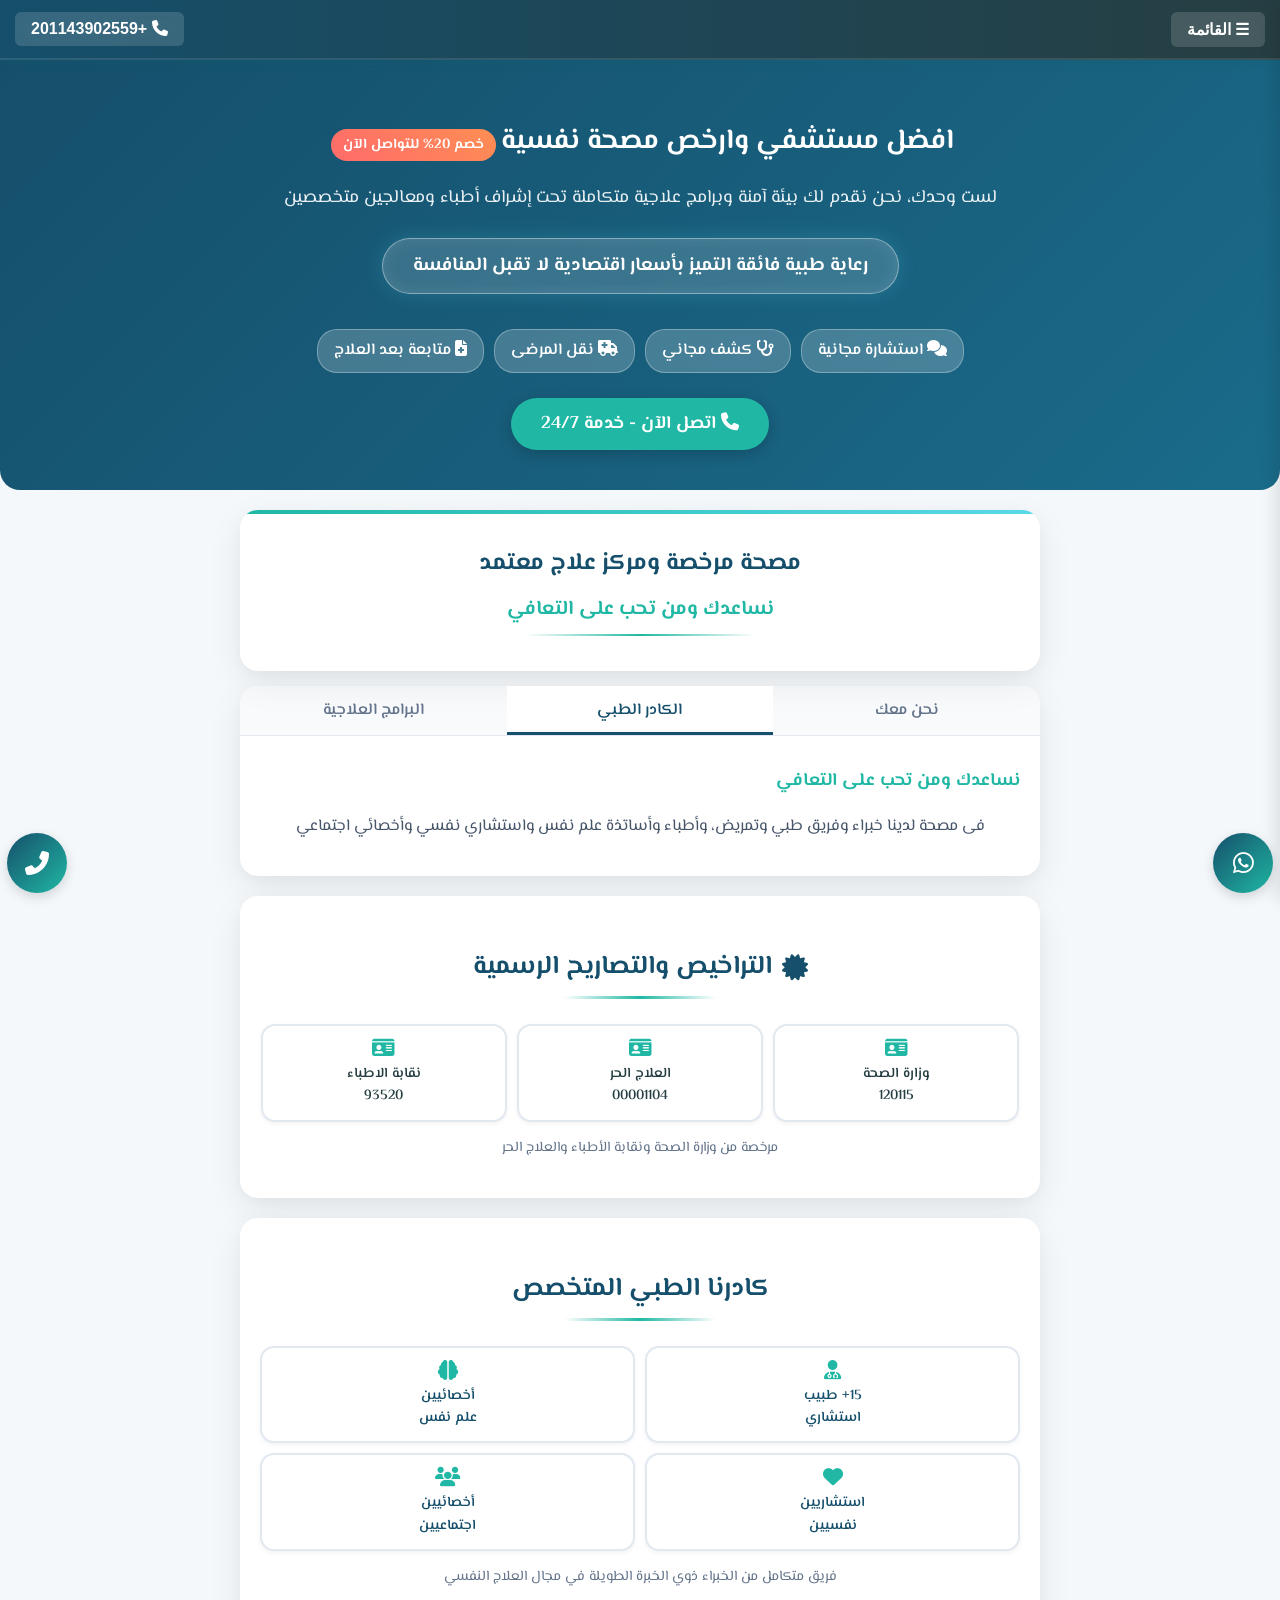
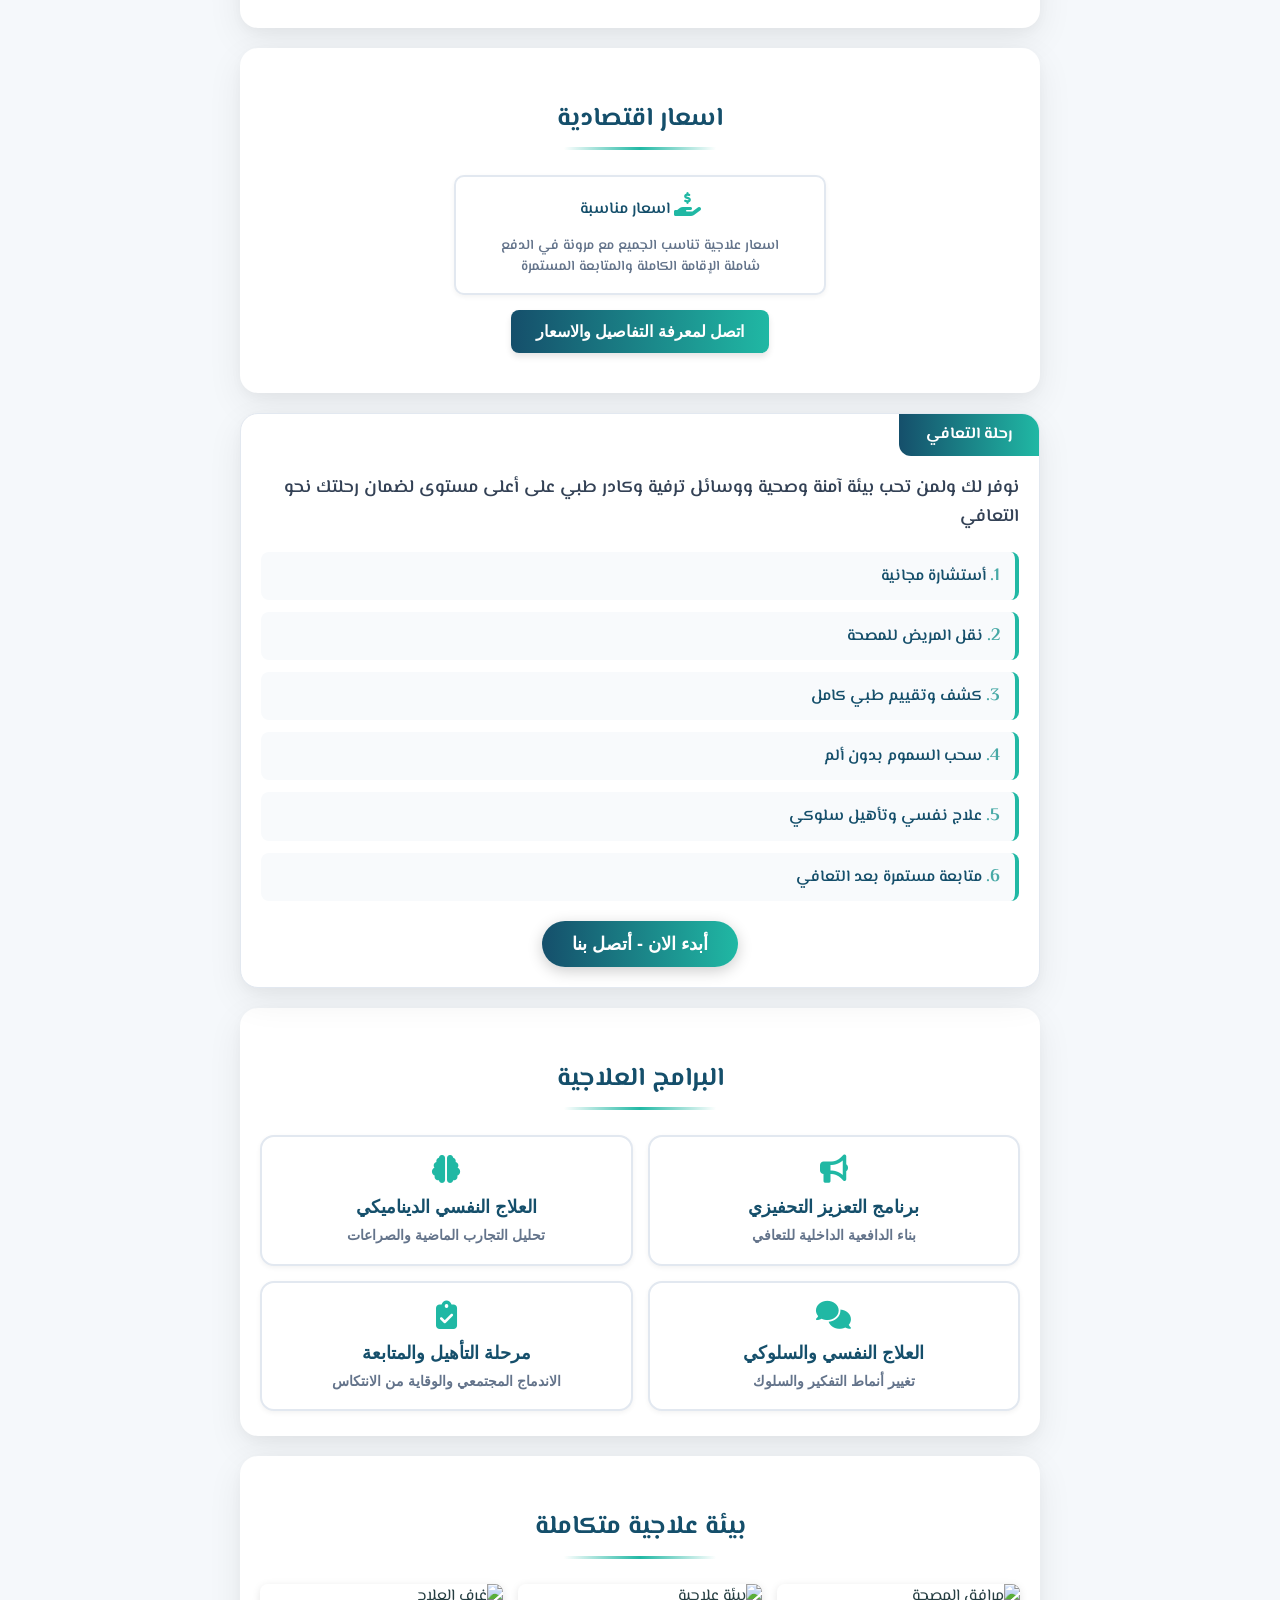
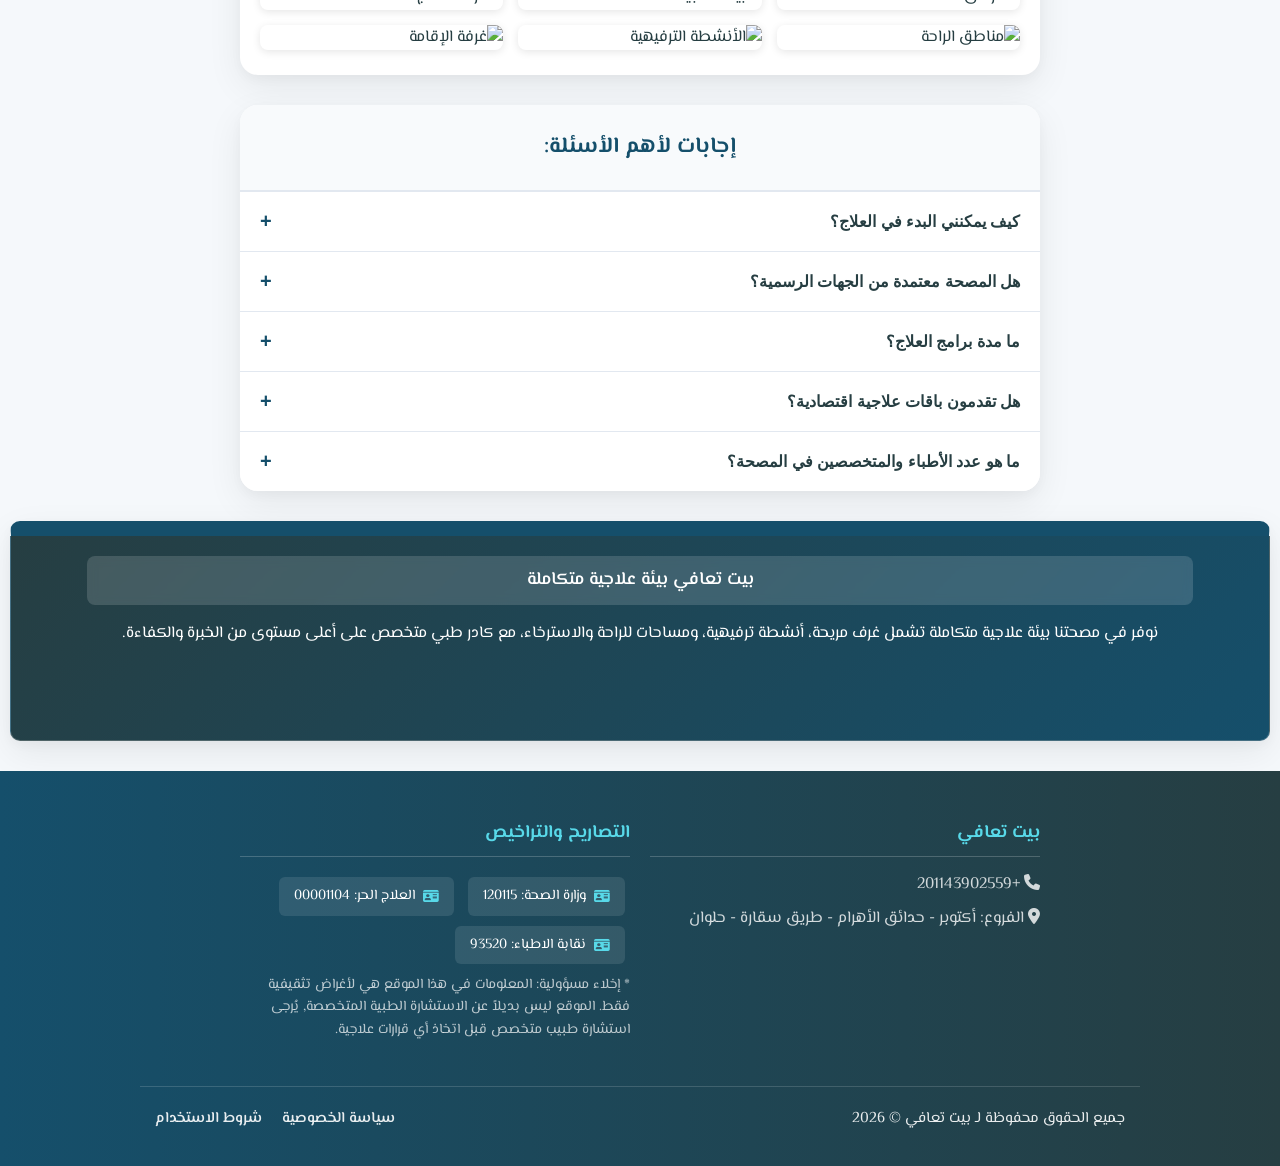
==== commit d582c883: "Update contact information and page title" ====
--- a/index.html
+++ b/index.html
@@ -8,11 +8,26 @@
       function gtag(){dataLayer.push(arguments);}
       gtag('js', new Date());
       gtag('config', '[Google-Tag-ID]');
+
+      function gtag_report_conversion(url) {
+        var callback = function () {
+          if (typeof(url) != 'undefined') {
+            window.location = url;
+          }
+        };
+        gtag('event', 'conversion', {
+            'send_to': '[Google-Tag-ID]',
+            'event_callback': callback
+        });
+        setTimeout(callback, 300);
+        return false;
+      }
     </script>
     
     <meta charset="utf-8">
     <meta name="viewport" content="width=device-width, initial-scale=1">
-    <title>مصحة مرخصة ومركز علاج معتمد</title>
+    <title>بيت تعافي | مصحة مرخصة ومركز علاج معتمد</title>
+    <link rel="icon" type="image/jpeg" href="images/favicon.jpg?v=2">
     <link rel="preconnect" href="https://fonts.googleapis.com">
     <link rel="preconnect" href="https://fonts.gstatic.com" crossorigin>
     <link href="https://fonts.googleapis.com/css2?family=El+Messiri:wght@400;500;600;700&display=swap" rel="stylesheet">
@@ -24,7 +39,7 @@
 <body>
     <div class="hd">
         <button id="menu-toggle">☰ القائمة</button>
-        <button class="bn" onclick="return gtag_report_conversion('tel:[رقم الهاتف]')"><i class="fas fa-phone"></i> [رقم الهاتف]</button>
+        <button class="bn" onclick="return gtag_report_conversion('tel:+201143902559')"><i class="fas fa-phone"></i> +201143902559</button>
     </div>
 
     <div class="hero-section">
@@ -40,7 +55,7 @@
                 <div class="hero-badge"><i class="fas fa-ambulance"></i> نقل المرضى</div>
                 <div class="hero-badge"><i class="fas fa-file-medical"></i> متابعة بعد العلاج</div>
             </div>
-            <a onclick="return gtag_report_conversion('tel:[رقم الهاتف]');" href="tel:[رقم الهاتف]" class="hero-cta"><i class="fas fa-phone"></i> اتصل الآن - خدمة 24/7</a>
+            <a onclick="return gtag_report_conversion('tel:+201143902559');" href="tel:+201143902559" class="hero-cta"><i class="fas fa-phone"></i> اتصل الآن - خدمة 24/7</a>
         </div>
     </div>
 
@@ -74,9 +89,9 @@
     <div id="licenses" class="ls">
         <p class="tl"><i class="fas fa-certificate"></i> التراخيص والتصاريح الرسمية</p>
         <div class="lg">
-            <div class="lb"><i class="fas fa-id-card"></i> وزارة الصحة<br>[رقم الترخيص 1]</div>
-            <div class="lb"><i class="fas fa-id-card"></i> العلاج الحر<br>[رقم الترخيص 2]</div>
-            <div class="lb"><i class="fas fa-id-card"></i> نقابة الاطباء<br>[رقم الترخيص 3]</div>
+            <div class="lb"><i class="fas fa-id-card"></i> وزارة الصحة<br>120115</div>
+            <div class="lb"><i class="fas fa-id-card"></i> العلاج الحر<br>00001104</div>
+            <div class="lb"><i class="fas fa-id-card"></i> نقابة الاطباء<br>93520</div>
         </div>
         <p style="text-align:center;margin-top:15px;color:#64748b;font-size:14px">مرخصة من وزارة الصحة ونقابة الأطباء والعلاج الحر</p>
     </div>
@@ -97,7 +112,7 @@
         <div class="pc">
             <div class="pb"><i class="fas fa-hand-holding-usd"></i> اسعار مناسبة<br><p>اسعار علاجية تناسب الجميع مع مرونة في الدفع <br> شاملة الإقامة الكاملة والمتابعة المستمرة</p></div>
         </div>
-        <button style="background:linear-gradient(90deg,var(--primary-color),var(--secondary-color));color:var(--light-text);border:0;padding:12px 25px;border-radius:8px;cursor:pointer;font-size:16px;font-weight:600;margin:15px auto;display:block;transition:all 0.3s ease;box-shadow:0 4px 6px rgba(0,0,0,0.1)" onclick="return gtag_report_conversion('tel:[رقم الهاتف]')">اتصل لمعرفة التفاصيل والاسعار</button>
+        <button style="background:linear-gradient(90deg,var(--primary-color),var(--secondary-color));color:var(--light-text);border:0;padding:12px 25px;border-radius:8px;cursor:pointer;font-size:16px;font-weight:600;margin:15px auto;display:block;transition:all 0.3s ease;box-shadow:0 4px 6px rgba(0,0,0,0.1)" onclick="return gtag_report_conversion('tel:+201143902559')">اتصل لمعرفة التفاصيل والاسعار</button>
     </div>
 
     <div id="steps" class="ct">
@@ -111,7 +126,7 @@
             <li>علاج نفسي وتأهيل سلوكي</li>
             <li>متابعة مستمرة بعد التعافي</li>
         </ol>
-        <button onclick="return gtag_report_conversion('tel:[رقم الهاتف]')">أبدء الان - أتصل بنا</button>
+        <button onclick="return gtag_report_conversion('tel:+201143902559')">أبدء الان - أتصل بنا</button>
     </div>
 
     <div id="prog" class="pg">
@@ -124,15 +139,20 @@
         </div>
     </div>
 
-    <div id="gallery" class="gs">
+    <div id="gallery" class="gs" x-data="{ showImgModal: false, imgSrc: '' }">
         <p class="tl">بيئة علاجية متكاملة</p>
         <div class="gc">
-            <div class="gi"><img src="images/WhatsApp Image 2026-08-26 at 4.40.26 PM (4).jpeg" alt="الأنشطة الترفيهية" loading="lazy"></div>
-            <div class="gi"><img src="images/WhatsApp Image 2026-08-26 at 4.40.25 PM (2).jpeg" alt="غرف العلاج" loading="lazy"></div>
-            <div class="gi"><img src="images/5bcad501-0379-4e5c-994f-995058256915.jpeg" alt="مناطق الراحة" loading="lazy"></div>
-            <div class="gi"><img src="images/6ab75d28-4d01-422a-82b3-0694f09dcdbf.jpeg" alt="الأنشطة الترفيهية" loading="lazy"></div>
-            <div class="gi"><img src="images/WhatsApp Image 2026-08-26 at 4.40.24 PM.jpeg" alt="غرف العلاج" loading="lazy"></div>
-            <div class="gi"><img src="images/6fe26ad9-0b02-4697-99e0-e1cc8078b5c1.jpeg" alt="غرفة فردية" loading="lazy"></div>
+            <div class="gi" @click="imgSrc='gallary/IMG_2190.JPG.jpeg'; showImgModal=true"><img style="cursor:zoom-in" src="gallary/IMG_2190.JPG.jpeg" alt="مرافق المصحة" loading="lazy"></div>
+            <div class="gi" @click="imgSrc='gallary/IMG_2197.JPG.jpeg'; showImgModal=true"><img style="cursor:zoom-in" src="gallary/IMG_2197.JPG.jpeg" alt="بيئة علاجية" loading="lazy"></div>
+            <div class="gi" @click="imgSrc='gallary/IMG_2201.JPG.jpeg'; showImgModal=true"><img style="cursor:zoom-in" src="gallary/IMG_2201.JPG.jpeg" alt="غرف العلاج" loading="lazy"></div>
+            <div class="gi" @click="imgSrc='gallary/IMG_2202.JPG.jpeg'; showImgModal=true"><img style="cursor:zoom-in" src="gallary/IMG_2202.JPG.jpeg" alt="مناطق الراحة" loading="lazy"></div>
+            <div class="gi" @click="imgSrc='gallary/IMG_2595.JPG.jpeg'; showImgModal=true"><img style="cursor:zoom-in" src="gallary/IMG_2595.JPG.jpeg" alt="الأنشطة الترفيهية" loading="lazy"></div>
+            <div class="gi" @click="imgSrc='gallary/IMG_2596.JPG.jpeg'; showImgModal=true"><img style="cursor:zoom-in" src="gallary/IMG_2596.JPG.jpeg" alt="غرفة الإقامة" loading="lazy"></div>
+        </div>
+
+        <div x-show="showImgModal" class="lightbox-modal" style="display: none;" @click="showImgModal = false">
+            <button class="lightbox-close" @click="showImgModal = false">&times;</button>
+            <img :src="imgSrc" @click.stop="">
         </div>
     </div>
 
@@ -188,33 +208,32 @@
     </div>
 
     <div class="c3">
-        <h4>[اسم المصحة] بيئة علاجية متكاملة</h4>
+        <h4>بيت تعافي بيئة علاجية متكاملة</h4>
         <p>نوفر في مصحتنا بيئة علاجية متكاملة تشمل غرف مريحة، أنشطة ترفيهية، ومساحات للراحة والاسترخاء، مع كادر طبي متخصص على أعلى مستوى من الخبرة والكفاءة.</p>
     </div>
 
-    <div class="fl" data-tooltip="تواصل واتساب" onclick="return gtag_report_conversion('https://wa.me/[رقم الواتساب]?text=أرغب في الاستفسار عن برامج العلاج')"><i class="fab fa-whatsapp"></i></div>
-    <a href="tel:[رقم الهاتف]" class="fr" data-tooltip="اتصال مباشر" style="text-decoration:none;" onclick="return gtag_report_conversion('tel:[رقم الهاتف]')"><i class="fas fa-phone-alt"></i></a>
+    <a href="https://wa.me/+201143902559?text=أرغب في الاستفسار عن برامج العلاج" target="_blank" style="text-decoration:none;" class="fl" data-tooltip="تواصل واتساب" onclick="gtag('event', 'conversion');"><i class="fab fa-whatsapp"></i></a>
+    <a href="tel:+201143902559" class="fr" data-tooltip="اتصال مباشر" style="text-decoration:none;" onclick="return gtag_report_conversion('tel:+201143902559')"><i class="fas fa-phone-alt"></i></a>
 
     <footer class="ft" style="text-align:center">
         <div id="contact" class="ft-content">
             <div class="ft-section">
-                <h3>[اسم المصحة / المستشفى]</h3>
-                <p><i class="fas fa-phone"></i> [رقم الهاتف]</p>
-                <p><i class="fas fa-map-marker-alt"></i>الفروع: [أماكن الفروع]</p>
-                <a href="[رابط خرائط جوجل]" target="_blank"><i class="fas fa-map"></i> عرض على الخريطة</a>
+                <h3>بيت تعافي</h3>
+                <p><i class="fas fa-phone"></i> +201143902559</p>
+                <p><i class="fas fa-map-marker-alt"></i> الفروع: أكتوبر - حدائق الأهرام - طريق سقارة - حلوان</p>
             </div>
             <div id="certificates" class="ft-section">
                 <h3>التصاريح والتراخيص</h3>
-                <div class="license-badge"><i class="fas fa-id-card"></i> وزارة الصحة: [رقم الترخيص 1]</div>
-                <div class="license-badge"><i class="fas fa-id-card"></i> العلاج الحر: [رقم الترخيص 2]</div>
-                <div class="license-badge"><i class="fas fa-id-card"></i> نقابة الاطباء: [رقم الترخيص 3]</div>
+                <div class="license-badge"><i class="fas fa-id-card"></i> وزارة الصحة: 120115</div>
+                <div class="license-badge"><i class="fas fa-id-card"></i> العلاج الحر: 00001104</div>
+                <div class="license-badge"><i class="fas fa-id-card"></i> نقابة الاطباء: 93520</div>
                 <p style="font-size: 14px; margin: 5px 0; color: rgba(255, 255, 255, 0.7);">
                     * إخلاء مسؤولية: المعلومات في هذا الموقع هي لأغراض تثقيفية فقط. الموقع ليس بديلاً عن الاستشارة الطبية المتخصصة, يُرجى استشارة طبيب متخصص قبل اتخاذ أي قرارات علاجية.
                 </p>
             </div>
         </div>
         <div class="ft-bottom">
-            <p>جميع الحقوق محفوظة لـ [اسم المصحة] &copy; 2026</p>
+            <p>جميع الحقوق محفوظة لـ بيت تعافي &copy; 2026</p>
             <div class="ft-links">
                 <a href="privacy.html">سياسة الخصوصية</a>
                 <a href="terms.html">شروط الاستخدام</a>
@@ -236,7 +255,7 @@
             <a href="#gallery" class="menu-item"><i class="fas fa-images"></i> معرض الصور</a>
             <a href="#steps" class="menu-item"><i class="fas fa-user-md"></i> مراحل التعافي</a>
             <a href="#faqs" class="menu-item"><i class="fas fa-question-circle"></i> الأسئلة الشائعة</a>
-            <a onclick="return gtag_report_conversion('tel:[رقم الهاتف]');" href="tel:[رقم الهاتف]" class="menu-item" style="background:var(--secondary-color);color:white"><i class="fas fa-phone-alt"></i> اتصل الآن: [رقم الهاتف]</a>
+            <a onclick="return gtag_report_conversion('tel:+201143902559');" href="tel:+201143902559" class="menu-item" style="background:var(--secondary-color);color:white"><i class="fas fa-phone-alt"></i> اتصل الآن: +201143902559</a>
         </div>
     </div>
 
